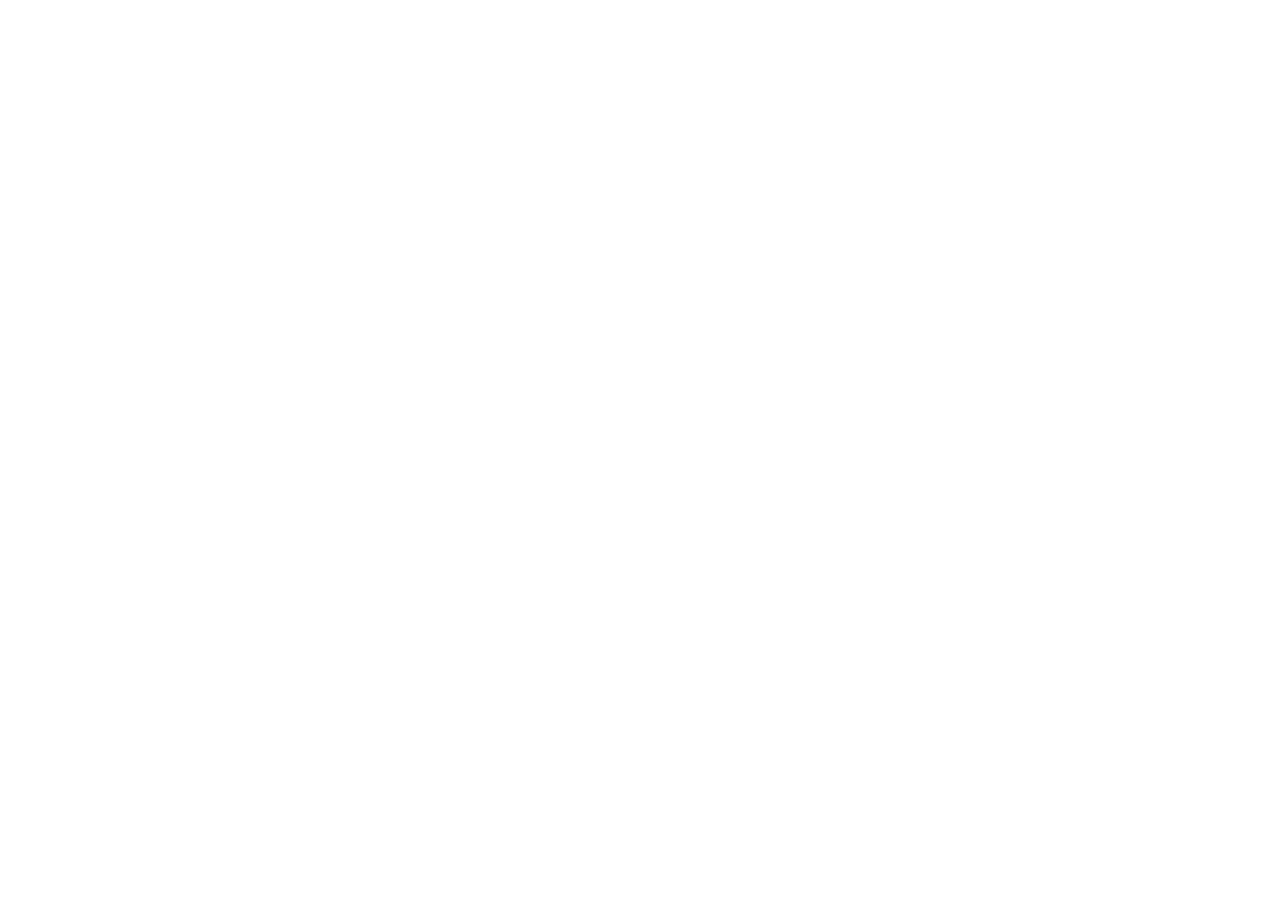
==== git-commit-frequency.html @ 03de581f "Add base: Git commit frequency" ====
<!DOCTYPE html>
<html>
  <head>
    <meta charset="utf-8">
    <meta name="viewport" content="width=device-width, initial-scale=1">
    <link rel="icon" href="favicon.ico">
    <title>Git Commit Frequency</title>
    <link href="css/git-commit-frequency.css" rel="stylesheet">
  </head>
  <body>
    <div id="chart"></div>
    <script src="http://d3js.org/d3.v3.js"></script>
    <script src="js/git-commit-frequency.js"></script>
  </body>
</html>
---- css/git-commit-frequency.css ----
rect.bordered {
  stroke: #E6E6E6;
  stroke-width:2px;
}

text.mono {
  font-size: 9pt;
  font-family: Consolas, courier;
  fill: #aaa;
}

text.axis-workweek {
  fill: #000;
}

text.axis-worktime {
  fill: #000;
}
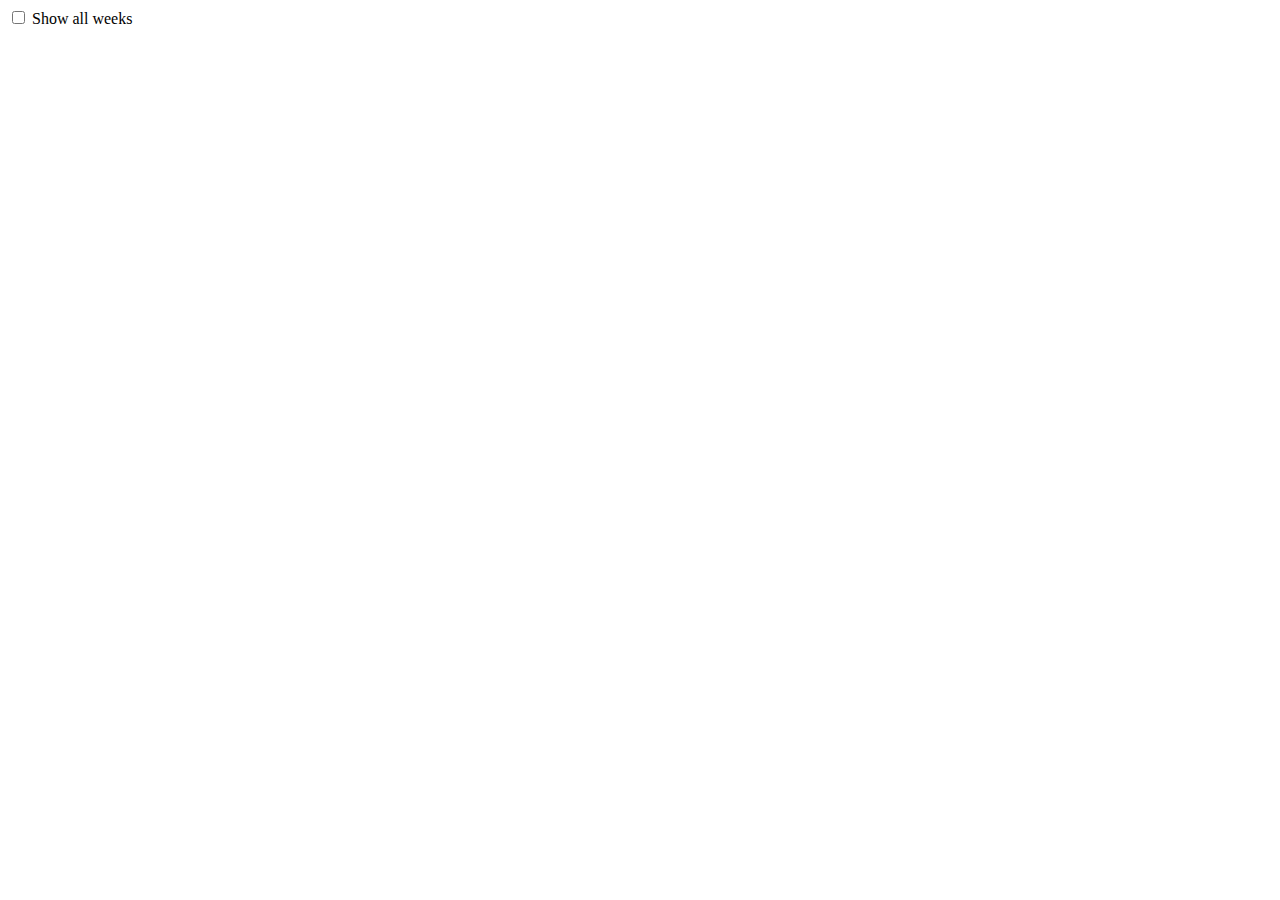
==== commit 2716574f: "Add checkbox to show all weeks" ====
--- a/git-commit-frequency.html
+++ b/git-commit-frequency.html
@@ -9,6 +9,9 @@
   </head>
   <body>
     <div id="chart"></div>
+    <label>
+      <input type="checkbox" id="show-all-weeks" /> Show all weeks
+    </label>
     <script src="http://d3js.org/d3.v3.js"></script>
     <script src="js/git-commit-frequency.js"></script>
   </body>
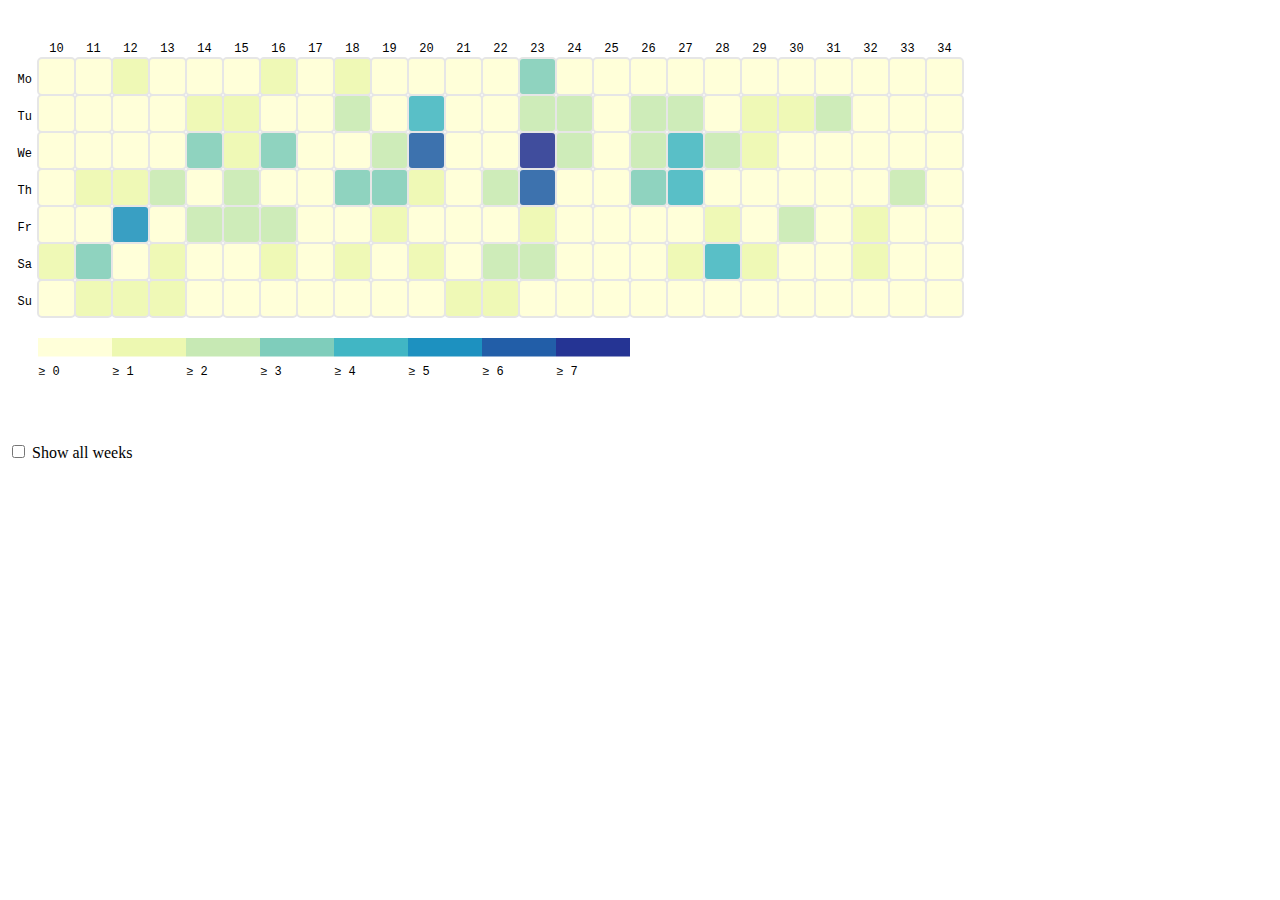
==== commit 9be777d8: "Use local d3.js" ====
--- a/git-commit-frequency.html
+++ b/git-commit-frequency.html
@@ -12,7 +12,7 @@
     <label>
       <input type="checkbox" id="show-all-weeks" /> Show all weeks
     </label>
-    <script src="http://d3js.org/d3.v3.js"></script>
+    <script src="lib/d3/js/d3.v3.min.js"></script>
     <script src="js/git-commit-frequency.js"></script>
   </body>
 </html>
--- a/css/git-commit-frequency.css
+++ b/css/git-commit-frequency.css
@@ -6,13 +6,4 @@
 text.mono {
   font-size: 9pt;
   font-family: Consolas, courier;
-  fill: #aaa;
 }
-
-text.axis-workweek {
-  fill: #000;
-}
-
-text.axis-worktime {
-  fill: #000;
-}
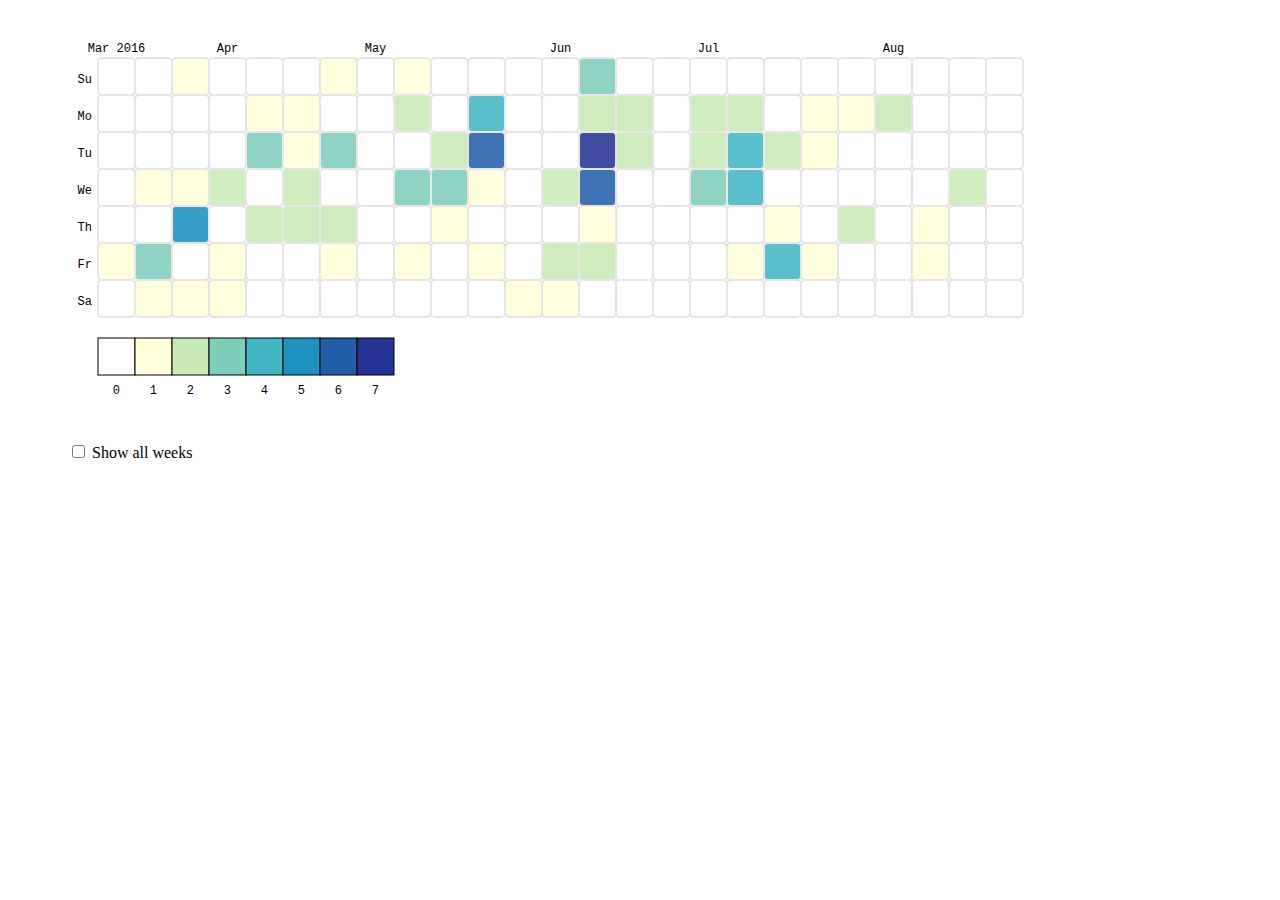
==== commit 9a9a438a: "Use d3.tip" ====
--- a/git-commit-frequency.html
+++ b/git-commit-frequency.html
@@ -5,6 +5,7 @@
     <meta name="viewport" content="width=device-width, initial-scale=1">
     <link rel="icon" href="favicon.ico">
     <title>Git Commit Frequency</title>
+    <link href="lib/d3/css/d3.tip.css" rel="stylesheet">
     <link href="css/git-commit-frequency.css" rel="stylesheet">
   </head>
   <body>
@@ -13,6 +14,7 @@
       <input type="checkbox" id="show-all-weeks" /> Show all weeks
     </label>
     <script src="lib/d3/js/d3.v3.min.js"></script>
+    <script src="lib/d3/js/d3.tip.js"></script>
     <script src="js/git-commit-frequency.js"></script>
   </body>
 </html>
--- a/lib/d3/css/d3.tip.css
+++ b/lib/d3/css/d3.tip.css
@@ -0,0 +1,55 @@
+.d3-tip {
+  line-height: 1;
+  font-weight: bold;
+  padding: 12px;
+  background: rgba(0, 0, 0, 0.8);
+  color: #fff;
+  border-radius: 2px;
+  pointer-events: none;
+}
+
+/* Creates a small triangle extender for the tooltip */
+.d3-tip:after {
+  box-sizing: border-box;
+  display: inline;
+  font-size: 10px;
+  width: 100%;
+  line-height: 1;
+  color: rgba(0, 0, 0, 0.8);
+  position: absolute;
+  pointer-events: none;
+}
+
+/* Northward tooltips */
+.d3-tip.n:after {
+  content: "\25BC";
+  margin: -1px 0 0 0;
+  top: 100%;
+  left: 0;
+  text-align: center;
+}
+
+/* Eastward tooltips */
+.d3-tip.e:after {
+  content: "\25C0";
+  margin: -4px 0 0 0;
+  top: 50%;
+  left: -8px;
+}
+
+/* Southward tooltips */
+.d3-tip.s:after {
+  content: "\25B2";
+  margin: 0 0 1px 0;
+  top: -8px;
+  left: 0;
+  text-align: center;
+}
+
+/* Westward tooltips */
+.d3-tip.w:after {
+  content: "\25B6";
+  margin: -4px 0 0 -1px;
+  top: 50%;
+  left: 100%;
+}
--- a/css/git-commit-frequency.css
+++ b/css/git-commit-frequency.css
@@ -1,3 +1,11 @@
+body {
+  padding-left: 60px;
+}
+
+rect {
+  stroke: black;
+}
+
 rect.bordered {
   stroke: #E6E6E6;
   stroke-width:2px;
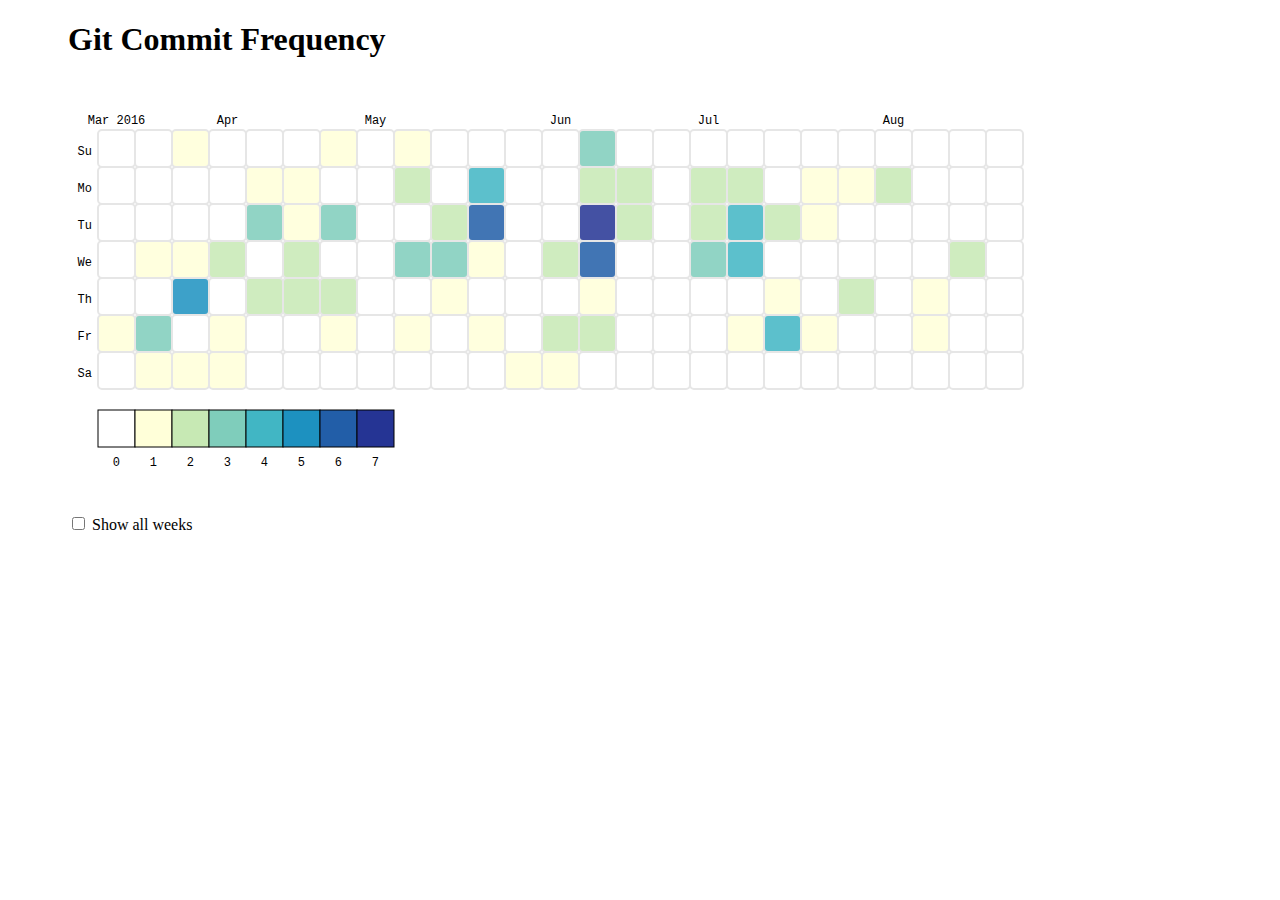
==== commit c5bb272a: "Add headings" ====
--- a/git-commit-frequency.html
+++ b/git-commit-frequency.html
@@ -9,6 +9,7 @@
     <link href="css/git-commit-frequency.css" rel="stylesheet">
   </head>
   <body>
+    <h1>Git Commit Frequency</h1>
     <div id="chart"></div>
     <label>
       <input type="checkbox" id="show-all-weeks" /> Show all weeks
